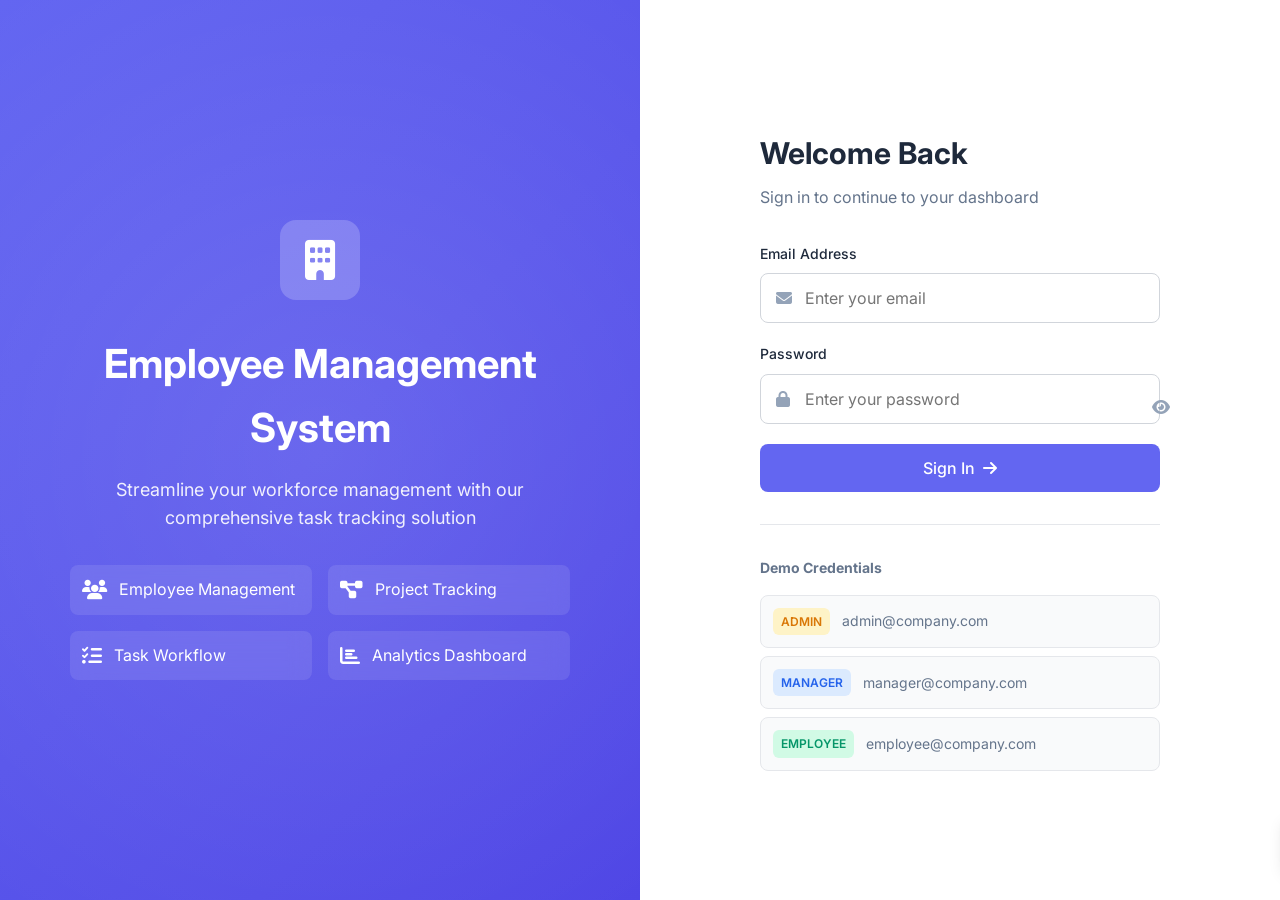
==== static/index.html @ b8a54649 "development pushed" ====
<!DOCTYPE html>
<html lang="en">
<head>
    <meta charset="UTF-8">
    <meta name="viewport" content="width=device-width, initial-scale=1.0">
    <title>Employee Management System</title>
    <link rel="stylesheet" href="/static/css/style.css">
    <link href="https://cdnjs.cloudflare.com/ajax/libs/font-awesome/6.4.0/css/all.min.css" rel="stylesheet">
    <link href="https://fonts.googleapis.com/css2?family=Inter:wght@300;400;500;600;700&display=swap" rel="stylesheet">
</head>
<body>
    <!-- Login Page -->
    <div id="login-page" class="page active">
        <div class="login-container">
            <div class="login-left">
                <div class="login-branding">
                    <div class="logo-icon">
                        <i class="fas fa-building"></i>
                    </div>
                    <h1>Employee Management System</h1>
                    <p>Streamline your workforce management with our comprehensive task tracking solution</p>
                    <div class="features-list">
                        <div class="feature-item">
                            <i class="fas fa-users"></i>
                            <span>Employee Management</span>
                        </div>
                        <div class="feature-item">
                            <i class="fas fa-project-diagram"></i>
                            <span>Project Tracking</span>
                        </div>
                        <div class="feature-item">
                            <i class="fas fa-tasks"></i>
                            <span>Task Workflow</span>
                        </div>
                        <div class="feature-item">
                            <i class="fas fa-chart-bar"></i>
                            <span>Analytics Dashboard</span>
                        </div>
                    </div>
                </div>
            </div>
            <div class="login-right">
                <div class="login-form-container">
                    <h2>Welcome Back</h2>
                    <p class="login-subtitle">Sign in to continue to your dashboard</p>
                    
                    <form id="login-form">
                        <div class="form-group">
                            <label for="email">Email Address</label>
                            <div class="input-wrapper">
                                <i class="fas fa-envelope"></i>
                                <input type="email" id="email" placeholder="Enter your email" required>
                            </div>
                        </div>
                        
                        <div class="form-group">
                            <label for="password">Password</label>
                            <div class="input-wrapper">
                                <i class="fas fa-lock"></i>
                                <input type="password" id="password" placeholder="Enter your password" required>
                                <button type="button" class="toggle-password" onclick="togglePassword()">
                                    <i class="fas fa-eye"></i>
                                </button>
                            </div>
                        </div>
                        
                        <div id="login-error" class="error-message" style="display: none;"></div>
                        
                        <button type="submit" class="btn-primary btn-block">
                            <span>Sign In</span>
                            <i class="fas fa-arrow-right"></i>
                        </button>
                    </form>
                    
                    <div class="demo-credentials">
                        <h4>Demo Credentials</h4>
                        <div class="credential-cards">
                            <div class="credential-card" onclick="fillCredentials('admin@company.com', 'admin123')">
                                <span class="role-badge admin">Admin</span>
                                <span class="email">admin@company.com</span>
                            </div>
                            <div class="credential-card" onclick="fillCredentials('manager@company.com', 'manager123')">
                                <span class="role-badge manager">Manager</span>
                                <span class="email">manager@company.com</span>
                            </div>
                            <div class="credential-card" onclick="fillCredentials('employee@company.com', 'employee123')">
                                <span class="role-badge employee">Employee</span>
                                <span class="email">employee@company.com</span>
                            </div>
                        </div>
                    </div>
                </div>
            </div>
        </div>
    </div>

    <!-- Main Application -->
    <div id="app-page" class="page">
        <!-- Sidebar -->
        <aside class="sidebar">
            <div class="sidebar-header">
                <div class="logo">
                    <i class="fas fa-building"></i>
                    <span>EMS</span>
                </div>
            </div>
            
            <nav class="sidebar-nav">
                <a href="#" class="nav-item active" data-section="dashboard">
                    <i class="fas fa-th-large"></i>
                    <span>Dashboard</span>
                </a>
                <a href="#" class="nav-item" data-section="employees" id="nav-employees">
                    <i class="fas fa-users"></i>
                    <span>Employees</span>
                </a>
                <a href="#" class="nav-item" data-section="departments" id="nav-departments">
                    <i class="fas fa-sitemap"></i>
                    <span>Departments</span>
                </a>
                <a href="#" class="nav-item" data-section="projects" id="nav-projects">
                    <i class="fas fa-project-diagram"></i>
                    <span>Projects</span>
                </a>
                <a href="#" class="nav-item" data-section="tasks">
                    <i class="fas fa-tasks"></i>
                    <span>Tasks</span>
                </a>
            </nav>
            
            <div class="sidebar-footer">
                <a href="#" class="nav-item" onclick="logout()">
                    <i class="fas fa-sign-out-alt"></i>
                    <span>Logout</span>
                </a>
            </div>
        </aside>

        <!-- Main Content -->
        <main class="main-content">
            <!-- Header -->
            <header class="main-header">
                <div class="header-left">
                    <button class="menu-toggle" onclick="toggleSidebar()">
                        <i class="fas fa-bars"></i>
                    </button>
                    <h1 id="page-title">Dashboard</h1>
                </div>
                <div class="header-right">
                    <div class="search-box">
                        <i class="fas fa-search"></i>
                        <input type="text" placeholder="Search..." id="global-search">
                    </div>
                    <div class="user-info">
                        <div class="user-avatar">
                            <i class="fas fa-user"></i>
                        </div>
                        <div class="user-details">
                            <span class="user-name" id="user-name">Loading...</span>
                            <span class="user-role" id="user-role">Loading...</span>
                        </div>
                    </div>
                </div>
            </header>

            <!-- Content Area -->
            <div class="content-area">
                <!-- Dashboard Section -->
                <section id="dashboard-section" class="content-section active">
                    <div class="stats-grid">
                        <div class="stat-card employees">
                            <div class="stat-icon">
                                <i class="fas fa-users"></i>
                            </div>
                            <div class="stat-info">
                                <h3 id="stat-employees">0</h3>
                                <p>Total Employees</p>
                            </div>
                        </div>
                        <div class="stat-card departments">
                            <div class="stat-icon">
                                <i class="fas fa-sitemap"></i>
                            </div>
                            <div class="stat-info">
                                <h3 id="stat-departments">0</h3>
                                <p>Departments</p>
                            </div>
                        </div>
                        <div class="stat-card projects">
                            <div class="stat-icon">
                                <i class="fas fa-project-diagram"></i>
                            </div>
                            <div class="stat-info">
                                <h3 id="stat-projects">0</h3>
                                <p>Active Projects</p>
                            </div>
                        </div>
                        <div class="stat-card tasks">
                            <div class="stat-icon">
                                <i class="fas fa-tasks"></i>
                            </div>
                            <div class="stat-info">
                                <h3 id="stat-tasks">0</h3>
                                <p>Total Tasks</p>
                            </div>
                        </div>
                    </div>

                    <div class="dashboard-grid">
                        <div class="dashboard-card task-overview">
                            <div class="card-header">
                                <h3>Task Overview</h3>
                            </div>
                            <div class="card-body">
                                <div class="task-stats">
                                    <div class="task-stat">
                                        <span class="count" id="tasks-assigned">0</span>
                                        <span class="label">Assigned</span>
                                        <div class="progress-bar">
                                            <div class="progress assigned" id="progress-assigned" style="width: 0%"></div>
                                        </div>
                                    </div>
                                    <div class="task-stat">
                                        <span class="count" id="tasks-progress">0</span>
                                        <span class="label">In Progress</span>
                                        <div class="progress-bar">
                                            <div class="progress in-progress" id="progress-in-progress" style="width: 0%"></div>
                                        </div>
                                    </div>
                                    <div class="task-stat">
                                        <span class="count" id="tasks-completed">0</span>
                                        <span class="label">Completed</span>
                                        <div class="progress-bar">
                                            <div class="progress completed" id="progress-completed" style="width: 0%"></div>
                                        </div>
                                    </div>
                                    <div class="task-stat">
                                        <span class="count overdue" id="tasks-overdue">0</span>
                                        <span class="label">Overdue</span>
                                        <div class="progress-bar">
                                            <div class="progress overdue" id="progress-overdue" style="width: 0%"></div>
                                        </div>
                                    </div>
                                </div>
                            </div>
                        </div>

                        <div class="dashboard-card recent-tasks">
                            <div class="card-header">
                                <h3>My Recent Tasks</h3>
                                <a href="#" onclick="showSection('tasks')">View All</a>
                            </div>
                            <div class="card-body">
                                <div class="task-list" id="recent-tasks-list">
                                    <!-- Tasks will be loaded dynamically -->
                                </div>
                            </div>
                        </div>
                    </div>
                </section>

                <!-- Employees Section -->
                <section id="employees-section" class="content-section">
                    <div class="section-header">
                        <h2>Employees</h2>
                        <button class="btn-primary" onclick="showModal('employee-modal')" id="btn-add-employee">
                            <i class="fas fa-plus"></i>
                            <span>Add Employee</span>
                        </button>
                    </div>
                    
                    <div class="filters-bar">
                        <div class="search-filter">
                            <i class="fas fa-search"></i>
                            <input type="text" placeholder="Search employees..." id="employee-search" oninput="searchEmployees()">
                        </div>
                        <select id="employee-department-filter" onchange="filterEmployees()">
                            <option value="">All Departments</option>
                        </select>
                        <select id="employee-status-filter" onchange="filterEmployees()">
                            <option value="">All Status</option>
                            <option value="true">Active</option>
                            <option value="false">Inactive</option>
                        </select>
                    </div>
                    
                    <div class="data-table-container">
                        <table class="data-table">
                            <thead>
                                <tr>
                                    <th>Employee</th>
                                    <th>Email</th>
                                    <th>Department</th>
                                    <th>Designation</th>
                                    <th>Status</th>
                                    <th>Actions</th>
                                </tr>
                            </thead>
                            <tbody id="employees-table-body">
                                <!-- Employees will be loaded dynamically -->
                            </tbody>
                        </table>
                    </div>
                    
                    <div class="pagination" id="employees-pagination">
                        <!-- Pagination will be loaded dynamically -->
                    </div>
                </section>

                <!-- Departments Section -->
                <section id="departments-section" class="content-section">
                    <div class="section-header">
                        <h2>Departments</h2>
                        <button class="btn-primary" onclick="showModal('department-modal')" id="btn-add-department">
                            <i class="fas fa-plus"></i>
                            <span>Add Department</span>
                        </button>
                    </div>
                    
                    <div class="departments-grid" id="departments-grid">
                        <!-- Departments will be loaded dynamically -->
                    </div>
                </section>

                <!-- Projects Section -->
                <section id="projects-section" class="content-section">
                    <div class="section-header">
                        <h2>Projects</h2>
                        <button class="btn-primary" onclick="showModal('project-modal')" id="btn-add-project">
                            <i class="fas fa-plus"></i>
                            <span>Add Project</span>
                        </button>
                    </div>
                    
                    <div class="filters-bar">
                        <div class="search-filter">
                            <i class="fas fa-search"></i>
                            <input type="text" placeholder="Search projects..." id="project-search" oninput="searchProjects()">
                        </div>
                        <select id="project-status-filter" onchange="filterProjects()">
                            <option value="">All Status</option>
                            <option value="planning">Planning</option>
                            <option value="in_progress">In Progress</option>
                            <option value="on_hold">On Hold</option>
                            <option value="completed">Completed</option>
                        </select>
                    </div>
                    
                    <div class="projects-grid" id="projects-grid">
                        <!-- Projects will be loaded dynamically -->
                    </div>
                </section>

                <!-- Tasks Section -->
                <section id="tasks-section" class="content-section">
                    <div class="section-header">
                        <h2>Tasks</h2>
                        <button class="btn-primary" onclick="showModal('task-modal')" id="btn-add-task">
                            <i class="fas fa-plus"></i>
                            <span>Add Task</span>
                        </button>
                    </div>
                    
                    <div class="filters-bar">
                        <div class="search-filter">
                            <i class="fas fa-search"></i>
                            <input type="text" placeholder="Search tasks..." id="task-search" oninput="searchTasks()">
                        </div>
                        <select id="task-project-filter" onchange="filterTasks()">
                            <option value="">All Projects</option>
                        </select>
                        <select id="task-status-filter" onchange="filterTasks()">
                            <option value="">All Status</option>
                            <option value="assigned">Assigned</option>
                            <option value="in_progress">In Progress</option>
                            <option value="on_hold">On Hold</option>
                            <option value="completed">Completed</option>
                        </select>
                        <select id="task-priority-filter" onchange="filterTasks()">
                            <option value="">All Priority</option>
                            <option value="low">Low</option>
                            <option value="medium">Medium</option>
                            <option value="high">High</option>
                            <option value="urgent">Urgent</option>
                        </select>
                    </div>
                    
                    <div class="tasks-board" id="tasks-board">
                        <div class="task-column" data-status="assigned">
                            <div class="column-header">
                                <span class="status-dot assigned"></span>
                                <h4>Assigned</h4>
                                <span class="task-count" id="count-assigned">0</span>
                            </div>
                            <div class="column-tasks" id="tasks-assigned-column">
                                <!-- Tasks will be loaded dynamically -->
                            </div>
                        </div>
                        <div class="task-column" data-status="in_progress">
                            <div class="column-header">
                                <span class="status-dot in-progress"></span>
                                <h4>In Progress</h4>
                                <span class="task-count" id="count-in-progress">0</span>
                            </div>
                            <div class="column-tasks" id="tasks-in-progress-column">
                                <!-- Tasks will be loaded dynamically -->
                            </div>
                        </div>
                        <div class="task-column" data-status="completed">
                            <div class="column-header">
                                <span class="status-dot completed"></span>
                                <h4>Completed</h4>
                                <span class="task-count" id="count-completed">0</span>
                            </div>
                            <div class="column-tasks" id="tasks-completed-column">
                                <!-- Tasks will be loaded dynamically -->
                            </div>
                        </div>
                    </div>
                </section>
            </div>
        </main>
    </div>

    <!-- Modals -->
    <!-- Employee Modal -->
    <div id="employee-modal" class="modal">
        <div class="modal-content">
            <div class="modal-header">
                <h3 id="employee-modal-title">Add New Employee</h3>
                <button class="close-btn" onclick="closeModal('employee-modal')">
                    <i class="fas fa-times"></i>
                </button>
            </div>
            <form id="employee-form">
                <input type="hidden" id="employee-id">
                <div class="form-row">
                    <div class="form-group">
                        <label for="emp-first-name">First Name *</label>
                        <input type="text" id="emp-first-name" required>
                    </div>
                    <div class="form-group">
                        <label for="emp-last-name">Last Name *</label>
                        <input type="text" id="emp-last-name" required>
                    </div>
                </div>
                <div class="form-row">
                    <div class="form-group">
                        <label for="emp-email">Email *</label>
                        <input type="email" id="emp-email" required>
                    </div>
                    <div class="form-group">
                        <label for="emp-phone">Phone</label>
                        <input type="text" id="emp-phone">
                    </div>
                </div>
                <div class="form-row">
                    <div class="form-group">
                        <label for="emp-department">Department</label>
                        <select id="emp-department">
                            <option value="">Select Department</option>
                        </select>
                    </div>
                    <div class="form-group">
                        <label for="emp-designation">Designation</label>
                        <input type="text" id="emp-designation">
                    </div>
                </div>
                <div class="form-row">
                    <div class="form-group">
                        <label for="emp-hire-date">Hire Date *</label>
                        <input type="date" id="emp-hire-date" required>
                    </div>
                    <div class="form-group">
                        <label for="emp-salary">Salary</label>
                        <input type="number" id="emp-salary" min="0" step="0.01">
                    </div>
                </div>
                <div class="form-group" id="create-account-group">
                    <label class="checkbox-label">
                        <input type="checkbox" id="emp-create-account">
                        <span>Create user account for login</span>
                    </label>
                </div>
                <div class="form-group" id="emp-password-group" style="display: none;">
                    <label for="emp-password">Password *</label>
                    <input type="password" id="emp-password" minlength="6">
                </div>
                <div class="modal-footer">
                    <button type="button" class="btn-secondary" onclick="closeModal('employee-modal')">Cancel</button>
                    <button type="submit" class="btn-primary">Save Employee</button>
                </div>
            </form>
        </div>
    </div>

    <!-- Department Modal -->
    <div id="department-modal" class="modal">
        <div class="modal-content">
            <div class="modal-header">
                <h3 id="department-modal-title">Add New Department</h3>
                <button class="close-btn" onclick="closeModal('department-modal')">
                    <i class="fas fa-times"></i>
                </button>
            </div>
            <form id="department-form">
                <input type="hidden" id="department-id">
                <div class="form-group">
                    <label for="dept-name">Department Name *</label>
                    <input type="text" id="dept-name" required>
                </div>
                <div class="form-group">
                    <label for="dept-code">Department Code *</label>
                    <input type="text" id="dept-code" required maxlength="10">
                </div>
                <div class="form-group">
                    <label for="dept-description">Description</label>
                    <textarea id="dept-description" rows="3"></textarea>
                </div>
                <div class="form-group">
                    <label for="dept-manager">Manager</label>
                    <select id="dept-manager">
                        <option value="">Select Manager</option>
                    </select>
                </div>
                <div class="modal-footer">
                    <button type="button" class="btn-secondary" onclick="closeModal('department-modal')">Cancel</button>
                    <button type="submit" class="btn-primary">Save Department</button>
                </div>
            </form>
        </div>
    </div>

    <!-- Project Modal -->
    <div id="project-modal" class="modal">
        <div class="modal-content">
            <div class="modal-header">
                <h3 id="project-modal-title">Add New Project</h3>
                <button class="close-btn" onclick="closeModal('project-modal')">
                    <i class="fas fa-times"></i>
                </button>
            </div>
            <form id="project-form">
                <input type="hidden" id="project-id">
                <div class="form-row">
                    <div class="form-group">
                        <label for="proj-name">Project Name *</label>
                        <input type="text" id="proj-name" required>
                    </div>
                    <div class="form-group">
                        <label for="proj-code">Project Code *</label>
                        <input type="text" id="proj-code" required maxlength="10">
                    </div>
                </div>
                <div class="form-group">
                    <label for="proj-description">Description</label>
                    <textarea id="proj-description" rows="3"></textarea>
                </div>
                <div class="form-row">
                    <div class="form-group">
                        <label for="proj-department">Department</label>
                        <select id="proj-department">
                            <option value="">Select Department</option>
                        </select>
                    </div>
                    <div class="form-group">
                        <label for="proj-manager">Project Manager</label>
                        <select id="proj-manager">
                            <option value="">Select Manager</option>
                        </select>
                    </div>
                </div>
                <div class="form-row">
                    <div class="form-group">
                        <label for="proj-status">Status</label>
                        <select id="proj-status">
                            <option value="planning">Planning</option>
                            <option value="in_progress">In Progress</option>
                            <option value="on_hold">On Hold</option>
                            <option value="completed">Completed</option>
                        </select>
                    </div>
                    <div class="form-group">
                        <label for="proj-priority">Priority</label>
                        <select id="proj-priority">
                            <option value="low">Low</option>
                            <option value="medium" selected>Medium</option>
                            <option value="high">High</option>
                            <option value="critical">Critical</option>
                        </select>
                    </div>
                </div>
                <div class="form-row">
                    <div class="form-group">
                        <label for="proj-start-date">Start Date</label>
                        <input type="date" id="proj-start-date">
                    </div>
                    <div class="form-group">
                        <label for="proj-end-date">End Date</label>
                        <input type="date" id="proj-end-date">
                    </div>
                </div>
                <div class="modal-footer">
                    <button type="button" class="btn-secondary" onclick="closeModal('project-modal')">Cancel</button>
                    <button type="submit" class="btn-primary">Save Project</button>
                </div>
            </form>
        </div>
    </div>

    <!-- Task Modal -->
    <div id="task-modal" class="modal">
        <div class="modal-content">
            <div class="modal-header">
                <h3 id="task-modal-title">Add New Task</h3>
                <button class="close-btn" onclick="closeModal('task-modal')">
                    <i class="fas fa-times"></i>
                </button>
            </div>
            <form id="task-form">
                <input type="hidden" id="task-id">
                <div class="form-group">
                    <label for="task-title">Task Title *</label>
                    <input type="text" id="task-title" required>
                </div>
                <div class="form-group">
                    <label for="task-description">Description</label>
                    <textarea id="task-description" rows="3"></textarea>
                </div>
                <div class="form-row">
                    <div class="form-group">
                        <label for="task-project">Project</label>
                        <select id="task-project">
                            <option value="">Select Project</option>
                        </select>
                    </div>
                    <div class="form-group">
                        <label for="task-assignee">Assignee</label>
                        <select id="task-assignee">
                            <option value="">Select Assignee</option>
                        </select>
                    </div>
                </div>
                <div class="form-row">
                    <div class="form-group">
                        <label for="task-priority">Priority</label>
                        <select id="task-priority">
                            <option value="low">Low</option>
                            <option value="medium" selected>Medium</option>
                            <option value="high">High</option>
                            <option value="urgent">Urgent</option>
                        </select>
                    </div>
                    <div class="form-group">
                        <label for="task-due-date">Due Date</label>
                        <input type="date" id="task-due-date">
                    </div>
                </div>
                <div class="form-group">
                    <label for="task-estimated-hours">Estimated Hours</label>
                    <input type="number" id="task-estimated-hours" min="0">
                </div>
                <div class="modal-footer">
                    <button type="button" class="btn-secondary" onclick="closeModal('task-modal')">Cancel</button>
                    <button type="submit" class="btn-primary">Save Task</button>
                </div>
            </form>
        </div>
    </div>

    <!-- Task Detail Modal -->
    <div id="task-detail-modal" class="modal">
        <div class="modal-content modal-lg">
            <div class="modal-header">
                <h3 id="task-detail-title">Task Details</h3>
                <button class="close-btn" onclick="closeModal('task-detail-modal')">
                    <i class="fas fa-times"></i>
                </button>
            </div>
            <div class="modal-body" id="task-detail-body">
                <!-- Task details will be loaded dynamically -->
            </div>
        </div>
    </div>

    <!-- Toast Notification -->
    <div id="toast" class="toast">
        <div class="toast-content">
            <i class="fas fa-check-circle"></i>
            <span id="toast-message">Success!</span>
        </div>
    </div>

    <!-- Loading Overlay -->
    <div id="loading-overlay" class="loading-overlay" style="display: none;">
        <div class="spinner"></div>
    </div>

    <script src="/static/js/app.js"></script>
</body>
</html>
---- static/css/style.css ----
/* ========================================
   Employee Management System - Styles
   Modern, Professional, and Responsive
   ======================================== */

/* CSS Variables */
:root {
    /* Primary Colors */
    --primary: #6366f1;
    --primary-dark: #4f46e5;
    --primary-light: #818cf8;
    
    /* Status Colors */
    --success: #10b981;
    --warning: #f59e0b;
    --danger: #ef4444;
    --info: #3b82f6;
    
    /* Neutral Colors */
    --gray-50: #f9fafb;
    --gray-100: #f3f4f6;
    --gray-200: #e5e7eb;
    --gray-300: #d1d5db;
    --gray-400: #9ca3af;
    --gray-500: #6b7280;
    --gray-600: #4b5563;
    --gray-700: #374151;
    --gray-800: #1f2937;
    --gray-900: #111827;
    
    /* Background */
    --bg-primary: #f8fafc;
    --bg-secondary: #ffffff;
    --bg-tertiary: #f1f5f9;
    
    /* Text */
    --text-primary: #1e293b;
    --text-secondary: #64748b;
    --text-muted: #94a3b8;
    
    /* Shadows */
    --shadow-sm: 0 1px 2px 0 rgba(0, 0, 0, 0.05);
    --shadow: 0 1px 3px 0 rgba(0, 0, 0, 0.1), 0 1px 2px -1px rgba(0, 0, 0, 0.1);
    --shadow-md: 0 4px 6px -1px rgba(0, 0, 0, 0.1), 0 2px 4px -2px rgba(0, 0, 0, 0.1);
    --shadow-lg: 0 10px 15px -3px rgba(0, 0, 0, 0.1), 0 4px 6px -4px rgba(0, 0, 0, 0.1);
    --shadow-xl: 0 20px 25px -5px rgba(0, 0, 0, 0.1), 0 8px 10px -6px rgba(0, 0, 0, 0.1);
    
    /* Border Radius */
    --radius-sm: 0.375rem;
    --radius: 0.5rem;
    --radius-md: 0.75rem;
    --radius-lg: 1rem;
    --radius-xl: 1.5rem;
    
    /* Transitions */
    --transition-fast: 150ms ease;
    --transition: 200ms ease;
    --transition-slow: 300ms ease;
    
    /* Sidebar */
    --sidebar-width: 260px;
    --sidebar-collapsed: 70px;
}

/* Reset & Base */
*, *::before, *::after {
    box-sizing: border-box;
    margin: 0;
    padding: 0;
}

html {
    font-size: 16px;
    scroll-behavior: smooth;
}

body {
    font-family: 'Inter', -apple-system, BlinkMacSystemFont, 'Segoe UI', Roboto, sans-serif;
    background: var(--bg-primary);
    color: var(--text-primary);
    line-height: 1.6;
    -webkit-font-smoothing: antialiased;
    -moz-osx-font-smoothing: grayscale;
}

a {
    text-decoration: none;
    color: inherit;
}

button {
    cursor: pointer;
    font-family: inherit;
}

input, select, textarea {
    font-family: inherit;
}

/* Page System */
.page {
    display: none;
    min-height: 100vh;
}

.page.active {
    display: flex;
}

/* ========================================
   Login Page Styles
   ======================================== */
.login-container {
    display: flex;
    min-height: 100vh;
    width: 100%;
}

.login-left {
    flex: 1;
    background: linear-gradient(135deg, var(--primary) 0%, var(--primary-dark) 100%);
    padding: 3rem;
    display: flex;
    align-items: center;
    justify-content: center;
    position: relative;
    overflow: hidden;
}

.login-left::before {
    content: '';
    position: absolute;
    top: -50%;
    left: -50%;
    width: 200%;
    height: 200%;
    background: radial-gradient(circle, rgba(255,255,255,0.1) 0%, transparent 50%);
    animation: rotate 30s linear infinite;
}

@keyframes rotate {
    from { transform: rotate(0deg); }
    to { transform: rotate(360deg); }
}

.login-branding {
    position: relative;
    z-index: 1;
    color: white;
    max-width: 500px;
    text-align: center;
}

.logo-icon {
    width: 80px;
    height: 80px;
    background: rgba(255,255,255,0.2);
    border-radius: var(--radius-lg);
    display: flex;
    align-items: center;
    justify-content: center;
    margin: 0 auto 2rem;
    font-size: 2.5rem;
}

.login-branding h1 {
    font-size: 2.5rem;
    font-weight: 700;
    margin-bottom: 1rem;
}

.login-branding p {
    font-size: 1.125rem;
    opacity: 0.9;
    margin-bottom: 2rem;
}

.features-list {
    display: grid;
    grid-template-columns: repeat(2, 1fr);
    gap: 1rem;
    text-align: left;
}

.feature-item {
    display: flex;
    align-items: center;
    gap: 0.75rem;
    padding: 0.75rem;
    background: rgba(255,255,255,0.1);
    border-radius: var(--radius);
    backdrop-filter: blur(10px);
}

.feature-item i {
    font-size: 1.25rem;
}

.login-right {
    flex: 1;
    display: flex;
    align-items: center;
    justify-content: center;
    padding: 3rem;
    background: var(--bg-secondary);
}

.login-form-container {
    width: 100%;
    max-width: 400px;
}

.login-form-container h2 {
    font-size: 1.875rem;
    font-weight: 700;
    margin-bottom: 0.5rem;
}

.login-subtitle {
    color: var(--text-secondary);
    margin-bottom: 2rem;
}

.form-group {
    margin-bottom: 1.25rem;
}

.form-group label {
    display: block;
    font-size: 0.875rem;
    font-weight: 500;
    color: var(--text-primary);
    margin-bottom: 0.5rem;
}

.input-wrapper {
    position: relative;
    display: flex;
    align-items: center;
}

.input-wrapper i {
    position: absolute;
    left: 1rem;
    color: var(--text-muted);
    font-size: 1rem;
}

.input-wrapper input {
    width: 100%;
    padding: 0.875rem 1rem 0.875rem 2.75rem;
    border: 1px solid var(--gray-300);
    border-radius: var(--radius);
    font-size: 1rem;
    transition: var(--transition);
    background: var(--bg-secondary);
}

.input-wrapper input:focus {
    outline: none;
    border-color: var(--primary);
    box-shadow: 0 0 0 3px rgba(99, 102, 241, 0.1);
}

.toggle-password {
    position: absolute;
    right: 1rem;
    background: none;
    border: none;
    color: var(--text-muted);
    padding: 0.25rem;
}

.toggle-password:hover {
    color: var(--text-primary);
}

.error-message {
    background: #fef2f2;
    color: var(--danger);
    padding: 0.75rem 1rem;
    border-radius: var(--radius);
    font-size: 0.875rem;
    margin-bottom: 1rem;
    border-left: 3px solid var(--danger);
}

.btn-primary {
    display: inline-flex;
    align-items: center;
    justify-content: center;
    gap: 0.5rem;
    padding: 0.875rem 1.5rem;
    background: var(--primary);
    color: white;
    border: none;
    border-radius: var(--radius);
    font-size: 1rem;
    font-weight: 500;
    transition: var(--transition);
}

.btn-primary:hover {
    background: var(--primary-dark);
    transform: translateY(-1px);
    box-shadow: var(--shadow-md);
}

.btn-primary:active {
    transform: translateY(0);
}

.btn-block {
    width: 100%;
}

.btn-secondary {
    display: inline-flex;
    align-items: center;
    justify-content: center;
    gap: 0.5rem;
    padding: 0.875rem 1.5rem;
    background: var(--gray-100);
    color: var(--text-primary);
    border: 1px solid var(--gray-300);
    border-radius: var(--radius);
    font-size: 1rem;
    font-weight: 500;
    transition: var(--transition);
}

.btn-secondary:hover {
    background: var(--gray-200);
}

.demo-credentials {
    margin-top: 2rem;
    padding-top: 2rem;
    border-top: 1px solid var(--gray-200);
}

.demo-credentials h4 {
    font-size: 0.875rem;
    color: var(--text-secondary);
    margin-bottom: 1rem;
}

.credential-cards {
    display: flex;
    flex-direction: column;
    gap: 0.5rem;
}

.credential-card {
    display: flex;
    align-items: center;
    gap: 0.75rem;
    padding: 0.75rem;
    background: var(--gray-50);
    border: 1px solid var(--gray-200);
    border-radius: var(--radius);
    cursor: pointer;
    transition: var(--transition);
}

.credential-card:hover {
    background: var(--gray-100);
    border-color: var(--primary);
}

.role-badge {
    padding: 0.25rem 0.5rem;
    border-radius: var(--radius-sm);
    font-size: 0.75rem;
    font-weight: 600;
    text-transform: uppercase;
}

.role-badge.admin {
    background: #fef3c7;
    color: #d97706;
}

.role-badge.manager {
    background: #dbeafe;
    color: #2563eb;
}

.role-badge.employee {
    background: #d1fae5;
    color: #059669;
}

.credential-card .email {
    font-size: 0.875rem;
    color: var(--text-secondary);
}

/* ========================================
   Main Application Layout
   ======================================== */
#app-page {
    display: none;
}

#app-page.active {
    display: flex;
}

/* Sidebar */
.sidebar {
    width: var(--sidebar-width);
    height: 100vh;
    background: var(--gray-900);
    position: fixed;
    left: 0;
    top: 0;
    display: flex;
    flex-direction: column;
    transition: var(--transition-slow);
    z-index: 100;
}

.sidebar.collapsed {
    width: var(--sidebar-collapsed);
}

.sidebar-header {
    padding: 1.5rem;
    border-bottom: 1px solid rgba(255,255,255,0.1);
}

.logo {
    display: flex;
    align-items: center;
    gap: 0.75rem;
    color: white;
    font-size: 1.25rem;
    font-weight: 700;
}

.logo i {
    font-size: 1.5rem;
    color: var(--primary-light);
}

.sidebar-nav {
    flex: 1;
    padding: 1rem 0.75rem;
    display: flex;
    flex-direction: column;
    gap: 0.25rem;
}

.nav-item {
    display: flex;
    align-items: center;
    gap: 0.75rem;
    padding: 0.875rem 1rem;
    color: var(--gray-400);
    border-radius: var(--radius);
    transition: var(--transition);
}

.nav-item:hover {
    background: rgba(255,255,255,0.05);
    color: white;
}

.nav-item.active {
    background: var(--primary);
    color: white;
}

.nav-item i {
    font-size: 1.125rem;
    width: 1.5rem;
    text-align: center;
}

.sidebar-footer {
    padding: 1rem 0.75rem;
    border-top: 1px solid rgba(255,255,255,0.1);
}

/* Main Content */
.main-content {
    flex: 1;
    margin-left: var(--sidebar-width);
    min-height: 100vh;
    transition: var(--transition-slow);
}

.sidebar.collapsed + .main-content {
    margin-left: var(--sidebar-collapsed);
}

/* Header */
.main-header {
    height: 70px;
    background: var(--bg-secondary);
    border-bottom: 1px solid var(--gray-200);
    display: flex;
    align-items: center;
    justify-content: space-between;
    padding: 0 2rem;
    position: sticky;
    top: 0;
    z-index: 50;
}

.header-left {
    display: flex;
    align-items: center;
    gap: 1rem;
}

.menu-toggle {
    display: none;
    background: none;
    border: none;
    font-size: 1.25rem;
    color: var(--text-secondary);
    padding: 0.5rem;
}

.header-left h1 {
    font-size: 1.5rem;
    font-weight: 600;
}

.header-right {
    display: flex;
    align-items: center;
    gap: 1.5rem;
}

.search-box {
    position: relative;
}

.search-box i {
    position: absolute;
    left: 1rem;
    top: 50%;
    transform: translateY(-50%);
    color: var(--text-muted);
}

.search-box input {
    padding: 0.625rem 1rem 0.625rem 2.5rem;
    border: 1px solid var(--gray-300);
    border-radius: var(--radius-lg);
    width: 280px;
    background: var(--gray-50);
    transition: var(--transition);
}

.search-box input:focus {
    outline: none;
    border-color: var(--primary);
    background: white;
    width: 320px;
}

.user-info {
    display: flex;
    align-items: center;
    gap: 0.75rem;
}

.user-avatar {
    width: 40px;
    height: 40px;
    background: var(--primary-light);
    border-radius: 50%;
    display: flex;
    align-items: center;
    justify-content: center;
    color: white;
}

.user-details {
    display: flex;
    flex-direction: column;
}

.user-name {
    font-weight: 500;
    font-size: 0.875rem;
}

.user-role {
    font-size: 0.75rem;
    color: var(--text-secondary);
    text-transform: capitalize;
}

/* Content Area */
.content-area {
    padding: 2rem;
}

.content-section {
    display: none;
}

.content-section.active {
    display: block;
    animation: fadeIn 0.3s ease;
}

@keyframes fadeIn {
    from { opacity: 0; transform: translateY(10px); }
    to { opacity: 1; transform: translateY(0); }
}

/* ========================================
   Dashboard Styles
   ======================================== */
.stats-grid {
    display: grid;
    grid-template-columns: repeat(4, 1fr);
    gap: 1.5rem;
    margin-bottom: 2rem;
}

.stat-card {
    background: var(--bg-secondary);
    border-radius: var(--radius-lg);
    padding: 1.5rem;
    display: flex;
    align-items: center;
    gap: 1rem;
    box-shadow: var(--shadow);
    transition: var(--transition);
}

.stat-card:hover {
    transform: translateY(-2px);
    box-shadow: var(--shadow-lg);
}

.stat-icon {
    width: 56px;
    height: 56px;
    border-radius: var(--radius-md);
    display: flex;
    align-items: center;
    justify-content: center;
    font-size: 1.5rem;
}

.stat-card.employees .stat-icon {
    background: #dbeafe;
    color: #2563eb;
}

.stat-card.departments .stat-icon {
    background: #d1fae5;
    color: #059669;
}

.stat-card.projects .stat-icon {
    background: #fef3c7;
    color: #d97706;
}

.stat-card.tasks .stat-icon {
    background: #ede9fe;
    color: #7c3aed;
}

.stat-info h3 {
    font-size: 1.75rem;
    font-weight: 700;
    line-height: 1;
}

.stat-info p {
    color: var(--text-secondary);
    font-size: 0.875rem;
    margin-top: 0.25rem;
}

/* Dashboard Grid */
.dashboard-grid {
    display: grid;
    grid-template-columns: 1fr 1fr;
    gap: 1.5rem;
}

.dashboard-card {
    background: var(--bg-secondary);
    border-radius: var(--radius-lg);
    box-shadow: var(--shadow);
    overflow: hidden;
}

.card-header {
    padding: 1.25rem 1.5rem;
    border-bottom: 1px solid var(--gray-200);
    display: flex;
    align-items: center;
    justify-content: space-between;
}

.card-header h3 {
    font-size: 1rem;
    font-weight: 600;
}

.card-header a {
    color: var(--primary);
    font-size: 0.875rem;
    font-weight: 500;
}

.card-header a:hover {
    text-decoration: underline;
}

.card-body {
    padding: 1.5rem;
}

/* Task Stats */
.task-stats {
    display: flex;
    flex-direction: column;
    gap: 1.25rem;
}

.task-stat {
    display: grid;
    grid-template-columns: 60px 100px 1fr;
    align-items: center;
    gap: 1rem;
}

.task-stat .count {
    font-size: 1.5rem;
    font-weight: 700;
}

.task-stat .count.overdue {
    color: var(--danger);
}

.task-stat .label {
    color: var(--text-secondary);
    font-size: 0.875rem;
}

.progress-bar {
    height: 8px;
    background: var(--gray-200);
    border-radius: 4px;
    overflow: hidden;
}

.progress {
    height: 100%;
    border-radius: 4px;
    transition: width 0.5s ease;
}

.progress.assigned {
    background: var(--info);
}

.progress.in-progress {
    background: var(--warning);
}

.progress.completed {
    background: var(--success);
}

.progress.overdue {
    background: var(--danger);
}

/* Task List */
.task-list {
    display: flex;
    flex-direction: column;
    gap: 0.75rem;
}

.task-item {
    display: flex;
    align-items: center;
    gap: 1rem;
    padding: 1rem;
    background: var(--gray-50);
    border-radius: var(--radius);
    cursor: pointer;
    transition: var(--transition);
}

.task-item:hover {
    background: var(--gray-100);
}

.task-status-dot {
    width: 10px;
    height: 10px;
    border-radius: 50%;
    flex-shrink: 0;
}

.task-status-dot.assigned {
    background: var(--info);
}

.task-status-dot.in_progress {
    background: var(--warning);
}

.task-status-dot.completed {
    background: var(--success);
}

.task-item-info {
    flex: 1;
    min-width: 0;
}

.task-item-title {
    font-weight: 500;
    white-space: nowrap;
    overflow: hidden;
    text-overflow: ellipsis;
}

.task-item-meta {
    display: flex;
    gap: 1rem;
    font-size: 0.75rem;
    color: var(--text-secondary);
    margin-top: 0.25rem;
}

.priority-badge {
    padding: 0.125rem 0.5rem;
    border-radius: var(--radius-sm);
    font-size: 0.75rem;
    font-weight: 500;
    text-transform: capitalize;
}

.priority-badge.low {
    background: #d1fae5;
    color: #059669;
}

.priority-badge.medium {
    background: #dbeafe;
    color: #2563eb;
}

.priority-badge.high {
    background: #fef3c7;
    color: #d97706;
}

.priority-badge.urgent {
    background: #fee2e2;
    color: #dc2626;
}

/* ========================================
   Section Headers & Filters
   ======================================== */
.section-header {
    display: flex;
    align-items: center;
    justify-content: space-between;
    margin-bottom: 1.5rem;
}

.section-header h2 {
    font-size: 1.5rem;
    font-weight: 600;
}

.filters-bar {
    display: flex;
    gap: 1rem;
    margin-bottom: 1.5rem;
    flex-wrap: wrap;
}

.search-filter {
    position: relative;
    flex: 1;
    min-width: 250px;
    max-width: 400px;
}

.search-filter i {
    position: absolute;
    left: 1rem;
    top: 50%;
    transform: translateY(-50%);
    color: var(--text-muted);
}

.search-filter input {
    width: 100%;
    padding: 0.75rem 1rem 0.75rem 2.5rem;
    border: 1px solid var(--gray-300);
    border-radius: var(--radius);
    transition: var(--transition);
}

.search-filter input:focus {
    outline: none;
    border-color: var(--primary);
}

.filters-bar select {
    padding: 0.75rem 2rem 0.75rem 1rem;
    border: 1px solid var(--gray-300);
    border-radius: var(--radius);
    background: white url("data:image/svg+xml,%3Csvg xmlns='http://www.w3.org/2000/svg' width='12' height='12' viewBox='0 0 12 12'%3E%3Cpath fill='%236b7280' d='M6 8L1 3h10z'/%3E%3C/svg%3E") no-repeat right 0.75rem center;
    appearance: none;
    cursor: pointer;
    transition: var(--transition);
}

.filters-bar select:focus {
    outline: none;
    border-color: var(--primary);
}

/* ========================================
   Data Table
   ======================================== */
.data-table-container {
    background: var(--bg-secondary);
    border-radius: var(--radius-lg);
    box-shadow: var(--shadow);
    overflow: hidden;
    margin-bottom: 1.5rem;
}

.data-table {
    width: 100%;
    border-collapse: collapse;
}

.data-table th {
    text-align: left;
    padding: 1rem 1.5rem;
    background: var(--gray-50);
    font-weight: 600;
    font-size: 0.75rem;
    text-transform: uppercase;
    color: var(--text-secondary);
    border-bottom: 1px solid var(--gray-200);
}

.data-table td {
    padding: 1rem 1.5rem;
    border-bottom: 1px solid var(--gray-100);
}

.data-table tbody tr:hover {
    background: var(--gray-50);
}

.data-table tbody tr:last-child td {
    border-bottom: none;
}

.employee-cell {
    display: flex;
    align-items: center;
    gap: 0.75rem;
}

.employee-avatar {
    width: 40px;
    height: 40px;
    background: var(--primary-light);
    border-radius: 50%;
    display: flex;
    align-items: center;
    justify-content: center;
    color: white;
    font-weight: 600;
    font-size: 0.875rem;
}

.employee-name {
    font-weight: 500;
}

.employee-code {
    font-size: 0.75rem;
    color: var(--text-secondary);
}

.status-badge {
    display: inline-flex;
    align-items: center;
    gap: 0.375rem;
    padding: 0.25rem 0.75rem;
    border-radius: 9999px;
    font-size: 0.75rem;
    font-weight: 500;
}

.status-badge.active {
    background: #d1fae5;
    color: #059669;
}

.status-badge.inactive {
    background: #fee2e2;
    color: #dc2626;
}

.status-dot {
    width: 6px;
    height: 6px;
    border-radius: 50%;
}

.status-badge.active .status-dot {
    background: #059669;
}

.status-badge.inactive .status-dot {
    background: #dc2626;
}

.action-buttons {
    display: flex;
    gap: 0.5rem;
}

.btn-icon {
    width: 32px;
    height: 32px;
    border: none;
    border-radius: var(--radius-sm);
    display: flex;
    align-items: center;
    justify-content: center;
    transition: var(--transition);
}

.btn-icon.edit {
    background: #dbeafe;
    color: #2563eb;
}

.btn-icon.edit:hover {
    background: #bfdbfe;
}

.btn-icon.delete {
    background: #fee2e2;
    color: #dc2626;
}

.btn-icon.delete:hover {
    background: #fecaca;
}

/* Pagination */
.pagination {
    display: flex;
    align-items: center;
    justify-content: center;
    gap: 0.5rem;
}

.pagination button {
    padding: 0.5rem 0.875rem;
    border: 1px solid var(--gray-300);
    background: white;
    border-radius: var(--radius-sm);
    font-size: 0.875rem;
    transition: var(--transition);
}

.pagination button:hover:not(:disabled) {
    border-color: var(--primary);
    color: var(--primary);
}

.pagination button.active {
    background: var(--primary);
    border-color: var(--primary);
    color: white;
}

.pagination button:disabled {
    opacity: 0.5;
    cursor: not-allowed;
}

/* ========================================
   Department Cards
   ======================================== */
.departments-grid {
    display: grid;
    grid-template-columns: repeat(auto-fill, minmax(300px, 1fr));
    gap: 1.5rem;
}

.department-card {
    background: var(--bg-secondary);
    border-radius: var(--radius-lg);
    padding: 1.5rem;
    box-shadow: var(--shadow);
    transition: var(--transition);
    border-left: 4px solid var(--primary);
}

.department-card:hover {
    transform: translateY(-2px);
    box-shadow: var(--shadow-lg);
}

.department-card-header {
    display: flex;
    align-items: flex-start;
    justify-content: space-between;
    margin-bottom: 1rem;
}

.department-card-header h3 {
    font-size: 1.125rem;
    font-weight: 600;
}

.department-code {
    font-size: 0.75rem;
    color: var(--text-secondary);
    background: var(--gray-100);
    padding: 0.25rem 0.5rem;
    border-radius: var(--radius-sm);
}

.department-description {
    color: var(--text-secondary);
    font-size: 0.875rem;
    margin-bottom: 1rem;
    display: -webkit-box;
    -webkit-line-clamp: 2;
    -webkit-box-orient: vertical;
    overflow: hidden;
}

.department-stats {
    display: flex;
    gap: 1.5rem;
    padding-top: 1rem;
    border-top: 1px solid var(--gray-200);
}

.department-stat {
    text-align: center;
}

.department-stat span {
    display: block;
    font-size: 1.25rem;
    font-weight: 600;
    color: var(--primary);
}

.department-stat small {
    font-size: 0.75rem;
    color: var(--text-secondary);
}

.department-actions {
    display: flex;
    gap: 0.5rem;
    margin-top: 1rem;
}

/* ========================================
   Project Cards
   ======================================== */
.projects-grid {
    display: grid;
    grid-template-columns: repeat(auto-fill, minmax(320px, 1fr));
    gap: 1.5rem;
}

.project-card {
    background: var(--bg-secondary);
    border-radius: var(--radius-lg);
    padding: 1.5rem;
    box-shadow: var(--shadow);
    transition: var(--transition);
}

.project-card:hover {
    transform: translateY(-2px);
    box-shadow: var(--shadow-lg);
}

.project-card-header {
    display: flex;
    align-items: flex-start;
    justify-content: space-between;
    margin-bottom: 1rem;
}

.project-card-header h3 {
    font-size: 1.125rem;
    font-weight: 600;
}

.project-status {
    padding: 0.25rem 0.75rem;
    border-radius: 9999px;
    font-size: 0.75rem;
    font-weight: 500;
    text-transform: capitalize;
}

.project-status.planning {
    background: #e0e7ff;
    color: #4338ca;
}

.project-status.in_progress {
    background: #fef3c7;
    color: #d97706;
}

.project-status.on_hold {
    background: #fecaca;
    color: #dc2626;
}

.project-status.completed {
    background: #d1fae5;
    color: #059669;
}

.project-code {
    font-size: 0.75rem;
    color: var(--text-secondary);
    margin-bottom: 0.5rem;
}

.project-description {
    color: var(--text-secondary);
    font-size: 0.875rem;
    margin-bottom: 1rem;
    display: -webkit-box;
    -webkit-line-clamp: 2;
    -webkit-box-orient: vertical;
    overflow: hidden;
}

.project-meta {
    display: flex;
    flex-wrap: wrap;
    gap: 1rem;
    font-size: 0.75rem;
    color: var(--text-secondary);
    margin-bottom: 1rem;
}

.project-meta span {
    display: flex;
    align-items: center;
    gap: 0.375rem;
}

.project-progress {
    margin-bottom: 1rem;
}

.project-progress-header {
    display: flex;
    justify-content: space-between;
    margin-bottom: 0.5rem;
    font-size: 0.75rem;
}

.project-actions {
    display: flex;
    gap: 0.5rem;
}

/* ========================================
   Task Board (Kanban)
   ======================================== */
.tasks-board {
    display: grid;
    grid-template-columns: repeat(3, 1fr);
    gap: 1.5rem;
    min-height: 500px;
}

.task-column {
    background: var(--gray-100);
    border-radius: var(--radius-lg);
    padding: 1rem;
}

.column-header {
    display: flex;
    align-items: center;
    gap: 0.5rem;
    padding: 0.5rem;
    margin-bottom: 1rem;
}

.column-header .status-dot {
    width: 10px;
    height: 10px;
    border-radius: 50%;
}

.column-header .status-dot.assigned {
    background: var(--info);
}

.column-header .status-dot.in-progress {
    background: var(--warning);
}

.column-header .status-dot.completed {
    background: var(--success);
}

.column-header h4 {
    flex: 1;
    font-size: 0.875rem;
    font-weight: 600;
}

.task-count {
    background: var(--gray-300);
    color: var(--gray-700);
    padding: 0.125rem 0.5rem;
    border-radius: 9999px;
    font-size: 0.75rem;
    font-weight: 500;
}

.column-tasks {
    display: flex;
    flex-direction: column;
    gap: 0.75rem;
    min-height: 200px;
}

.task-card {
    background: white;
    border-radius: var(--radius);
    padding: 1rem;
    box-shadow: var(--shadow-sm);
    cursor: pointer;
    transition: var(--transition);
}

.task-card:hover {
    box-shadow: var(--shadow-md);
    transform: translateY(-2px);
}

.task-card-header {
    display: flex;
    align-items: flex-start;
    justify-content: space-between;
    margin-bottom: 0.75rem;
}

.task-card-title {
    font-weight: 500;
    font-size: 0.875rem;
    flex: 1;
}

.task-card-body {
    font-size: 0.75rem;
    color: var(--text-secondary);
    margin-bottom: 0.75rem;
    display: -webkit-box;
    -webkit-line-clamp: 2;
    -webkit-box-orient: vertical;
    overflow: hidden;
}

.task-card-footer {
    display: flex;
    align-items: center;
    justify-content: space-between;
    font-size: 0.75rem;
}

.task-assignee {
    display: flex;
    align-items: center;
    gap: 0.375rem;
    color: var(--text-secondary);
}

.task-assignee-avatar {
    width: 20px;
    height: 20px;
    background: var(--primary-light);
    border-radius: 50%;
    display: flex;
    align-items: center;
    justify-content: center;
    color: white;
    font-size: 0.625rem;
    font-weight: 600;
}

.task-due-date {
    color: var(--text-secondary);
}

.task-due-date.overdue {
    color: var(--danger);
    font-weight: 500;
}

/* ========================================
   Modal Styles
   ======================================== */
.modal {
    display: none;
    position: fixed;
    inset: 0;
    background: rgba(0, 0, 0, 0.5);
    z-index: 1000;
    align-items: center;
    justify-content: center;
    padding: 1rem;
    backdrop-filter: blur(4px);
}

.modal.active {
    display: flex;
    animation: fadeIn 0.2s ease;
}

.modal-content {
    background: white;
    border-radius: var(--radius-lg);
    width: 100%;
    max-width: 500px;
    max-height: 90vh;
    overflow-y: auto;
    animation: slideUp 0.3s ease;
}

.modal-content.modal-lg {
    max-width: 700px;
}

@keyframes slideUp {
    from {
        opacity: 0;
        transform: translateY(20px);
    }
    to {
        opacity: 1;
        transform: translateY(0);
    }
}

.modal-header {
    display: flex;
    align-items: center;
    justify-content: space-between;
    padding: 1.25rem 1.5rem;
    border-bottom: 1px solid var(--gray-200);
}

.modal-header h3 {
    font-size: 1.125rem;
    font-weight: 600;
}

.close-btn {
    background: none;
    border: none;
    font-size: 1.25rem;
    color: var(--text-secondary);
    padding: 0.25rem;
    transition: var(--transition);
}

.close-btn:hover {
    color: var(--text-primary);
}

.modal-body {
    padding: 1.5rem;
}

.modal form {
    padding: 1.5rem;
}

.form-row {
    display: grid;
    grid-template-columns: 1fr 1fr;
    gap: 1rem;
}

.modal .form-group input,
.modal .form-group select,
.modal .form-group textarea {
    width: 100%;
    padding: 0.75rem 1rem;
    border: 1px solid var(--gray-300);
    border-radius: var(--radius);
    font-size: 0.875rem;
    transition: var(--transition);
}

.modal .form-group input:focus,
.modal .form-group select:focus,
.modal .form-group textarea:focus {
    outline: none;
    border-color: var(--primary);
    box-shadow: 0 0 0 3px rgba(99, 102, 241, 0.1);
}

.modal .form-group textarea {
    resize: vertical;
    min-height: 80px;
}

.checkbox-label {
    display: flex;
    align-items: center;
    gap: 0.5rem;
    cursor: pointer;
}

.checkbox-label input[type="checkbox"] {
    width: 18px;
    height: 18px;
    accent-color: var(--primary);
}

.modal-footer {
    display: flex;
    gap: 1rem;
    justify-content: flex-end;
    padding-top: 1rem;
    border-top: 1px solid var(--gray-200);
    margin-top: 1rem;
}

/* Task Detail Modal */
.task-detail-header {
    margin-bottom: 1.5rem;
}

.task-detail-title {
    font-size: 1.25rem;
    font-weight: 600;
    margin-bottom: 0.5rem;
}

.task-detail-meta {
    display: flex;
    flex-wrap: wrap;
    gap: 1rem;
    font-size: 0.875rem;
    color: var(--text-secondary);
}

.task-detail-section {
    margin-bottom: 1.5rem;
}

.task-detail-section h4 {
    font-size: 0.75rem;
    text-transform: uppercase;
    color: var(--text-secondary);
    margin-bottom: 0.5rem;
}

.task-detail-section p {
    color: var(--text-primary);
}

.task-status-actions {
    display: flex;
    flex-wrap: wrap;
    gap: 0.5rem;
    margin-top: 1.5rem;
    padding-top: 1.5rem;
    border-top: 1px solid var(--gray-200);
}

.btn-status {
    padding: 0.5rem 1rem;
    border: 1px solid var(--gray-300);
    background: white;
    border-radius: var(--radius);
    font-size: 0.875rem;
    transition: var(--transition);
}

.btn-status:hover {
    background: var(--gray-100);
}

.btn-status.primary {
    background: var(--primary);
    border-color: var(--primary);
    color: white;
}

.btn-status.primary:hover {
    background: var(--primary-dark);
}

/* ========================================
   Toast Notification
   ======================================== */
.toast {
    position: fixed;
    bottom: 2rem;
    right: 2rem;
    background: var(--gray-900);
    color: white;
    padding: 1rem 1.5rem;
    border-radius: var(--radius);
    box-shadow: var(--shadow-lg);
    transform: translateX(calc(100% + 2rem));
    transition: transform 0.3s ease;
    z-index: 2000;
}

.toast.show {
    transform: translateX(0);
}

.toast.success {
    background: var(--success);
}

.toast.error {
    background: var(--danger);
}

.toast-content {
    display: flex;
    align-items: center;
    gap: 0.75rem;
}

.toast-content i {
    font-size: 1.25rem;
}

/* ========================================
   Loading Overlay
   ======================================== */
.loading-overlay {
    position: fixed;
    inset: 0;
    background: rgba(255, 255, 255, 0.9);
    display: flex;
    align-items: center;
    justify-content: center;
    z-index: 3000;
}

.spinner {
    width: 50px;
    height: 50px;
    border: 3px solid var(--gray-200);
    border-top-color: var(--primary);
    border-radius: 50%;
    animation: spin 1s linear infinite;
}

@keyframes spin {
    to { transform: rotate(360deg); }
}

/* ========================================
   Empty State
   ======================================== */
.empty-state {
    text-align: center;
    padding: 3rem;
    color: var(--text-secondary);
}

.empty-state i {
    font-size: 3rem;
    margin-bottom: 1rem;
    opacity: 0.5;
}

.empty-state h3 {
    font-size: 1.125rem;
    margin-bottom: 0.5rem;
    color: var(--text-primary);
}

.empty-state p {
    font-size: 0.875rem;
}

/* ========================================
   Responsive Design
   ======================================== */
@media (max-width: 1200px) {
    .stats-grid {
        grid-template-columns: repeat(2, 1fr);
    }
    
    .dashboard-grid {
        grid-template-columns: 1fr;
    }
    
    .tasks-board {
        grid-template-columns: 1fr;
    }
}

@media (max-width: 992px) {
    .login-left {
        display: none;
    }
    
    .sidebar {
        transform: translateX(-100%);
    }
    
    .sidebar.open {
        transform: translateX(0);
    }
    
    .main-content {
        margin-left: 0;
    }
    
    .menu-toggle {
        display: block;
    }
    
    .search-box {
        display: none;
    }
}

@media (max-width: 768px) {
    .content-area {
        padding: 1rem;
    }
    
    .stats-grid {
        grid-template-columns: 1fr;
    }
    
    .form-row {
        grid-template-columns: 1fr;
    }
    
    .filters-bar {
        flex-direction: column;
    }
    
    .search-filter {
        max-width: none;
    }
    
    .data-table-container {
        overflow-x: auto;
    }
    
    .data-table {
        min-width: 700px;
    }
    
    .main-header {
        padding: 0 1rem;
    }
}

@media (max-width: 576px) {
    .login-right {
        padding: 1.5rem;
    }
    
    .modal-content {
        margin: 0.5rem;
        max-height: calc(100vh - 1rem);
    }
    
    .header-right .user-details {
        display: none;
    }
}
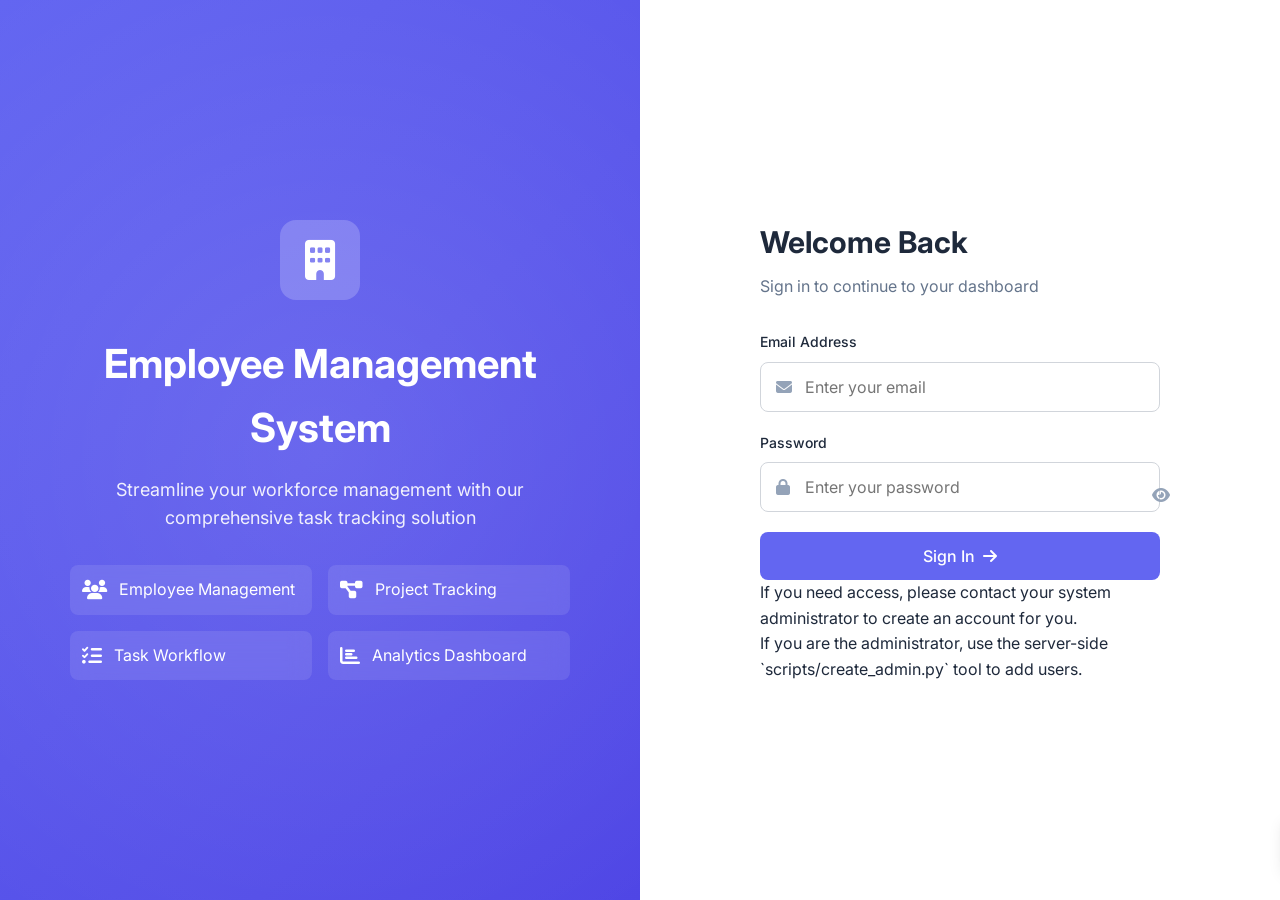
==== commit a0a12040: "deployement files updated" ====
--- a/static/index.html
+++ b/static/index.html
@@ -72,22 +72,9 @@
                         </button>
                     </form>
                     
-                    <div class="demo-credentials">
-                        <h4>Demo Credentials</h4>
-                        <div class="credential-cards">
-                            <div class="credential-card" onclick="fillCredentials('admin@company.com', 'admin123')">
-                                <span class="role-badge admin">Admin</span>
-                                <span class="email">admin@company.com</span>
-                            </div>
-                            <div class="credential-card" onclick="fillCredentials('manager@company.com', 'manager123')">
-                                <span class="role-badge manager">Manager</span>
-                                <span class="email">manager@company.com</span>
-                            </div>
-                            <div class="credential-card" onclick="fillCredentials('employee@company.com', 'employee123')">
-                                <span class="role-badge employee">Employee</span>
-                                <span class="email">employee@company.com</span>
-                            </div>
-                        </div>
+                    <div class="request-access">
+                        <p>If you need access, please contact your system administrator to create an account for you.</p>
+                        <p>If you are the administrator, use the server-side `scripts/create_admin.py` tool to add users.</p>
                     </div>
                 </div>
             </div>
@@ -267,6 +254,10 @@
                             <i class="fas fa-plus"></i>
                             <span>Add Employee</span>
                         </button>
+                        <button class="btn-secondary" onclick="showModal('invite-modal')" id="btn-invite-user">
+                            <i class="fas fa-user-plus"></i>
+                            <span>Invite User</span>
+                        </button>
                     </div>
                     
                     <div class="filters-bar">
@@ -307,6 +298,44 @@
                     </div>
                 </section>
 
+                        <!-- Invite User Modal -->
+                        <div id="invite-modal" class="modal">
+                            <div class="modal-content">
+                                <h3>Invite User</h3>
+                                <div class="form-group">
+                                    <label>Email</label>
+                                    <input type="email" id="invite-email" placeholder="user@example.com">
+                                </div>
+                                <div class="form-group">
+                                    <label>Full name</label>
+                                    <input type="text" id="invite-fullname" placeholder="Full Name">
+                                </div>
+                                <div class="form-group">
+                                    <label>Role</label>
+                                    <select id="invite-role">
+                                        <option value="EMPLOYEE">Employee</option>
+                                        <option value="MANAGER">Manager</option>
+                                        <option value="ADMIN">Admin</option>
+                                    </select>
+                                </div>
+                                <div class="form-group">
+                                    <label>Temporary password (or leave blank to generate invite token)</label>
+                                    <input type="password" id="invite-password" placeholder="Temporary password">
+                                </div>
+                                <div class="form-group">
+                                    <label><input type="checkbox" id="invite-generate-token"> Generate invite token instead of setting password</label>
+                                </div>
+                                <div class="form-group" id="invite-token-area" style="display:none;">
+                                    <label>Invite token (copy and send to user)</label>
+                                    <textarea id="invite-token" readonly rows="3" style="width:100%"></textarea>
+                                </div>
+                                <div class="modal-actions">
+                                    <button class="btn-primary" onclick="submitInvite()">Invite</button>
+                                    <button class="btn-secondary" onclick="closeModal('invite-modal')">Cancel</button>
+                                </div>
+                            </div>
+                        </div>
+
                 <!-- Departments Section -->
                 <section id="departments-section" class="content-section">
                     <div class="section-header">
